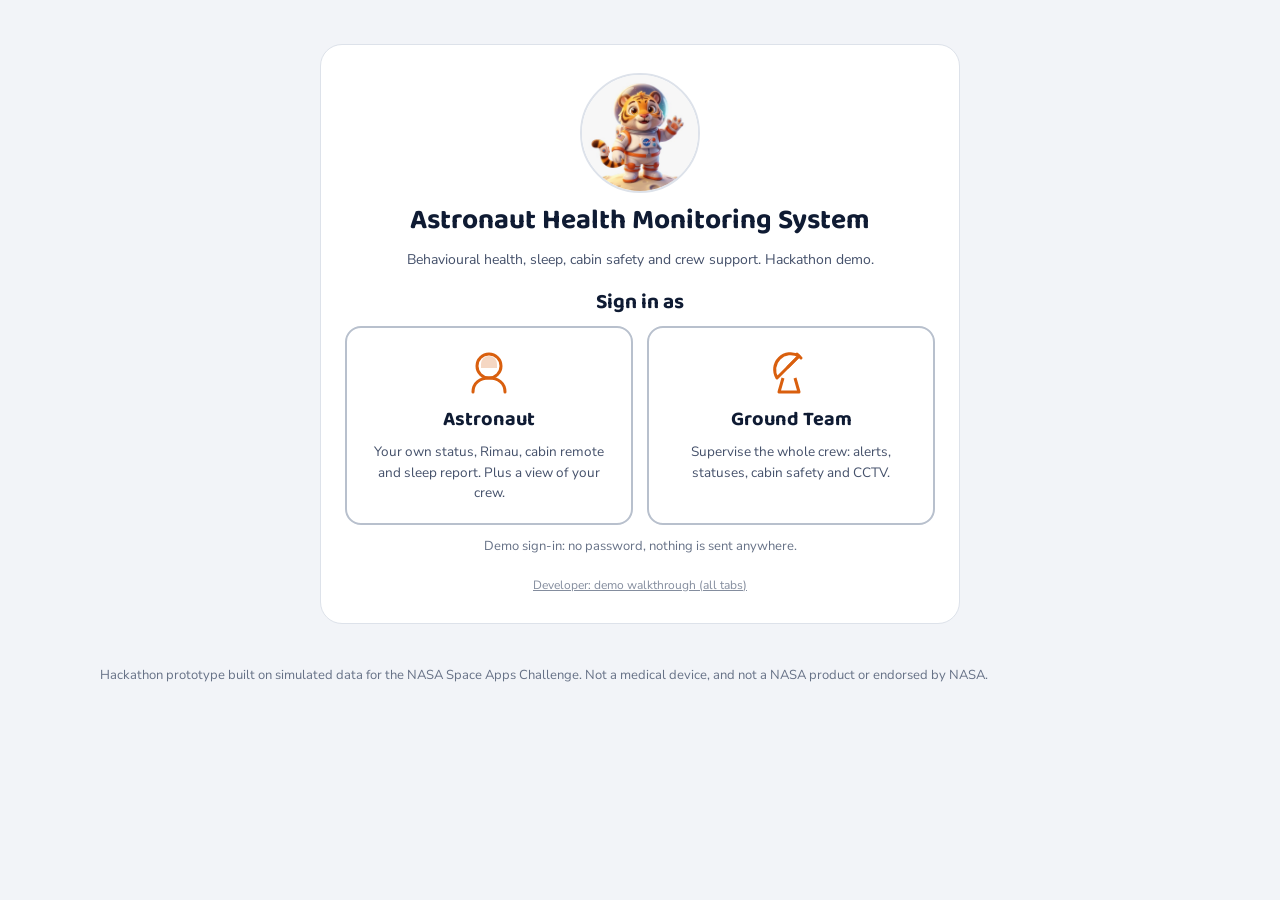
==== site/index.html @ e5a02772 "Initial commit" ====
<!DOCTYPE html>
<html lang="en">
<head>
<meta charset="utf-8">
<meta name="viewport" content="width=device-width, initial-scale=1">
<title>Astronaut Health Monitoring System</title>
<meta name="description" content="Hackathon prototype: astronaut behavioural health, sleep, cabin safety and crew support, with Rimau the AI wellbeing companion.">
<link rel="icon" href="assets/rimau-still.png">
<link rel="preconnect" href="https://fonts.googleapis.com">
<link rel="preconnect" href="https://fonts.gstatic.com" crossorigin>
<link href="https://fonts.googleapis.com/css2?family=Baloo+2:wght@600;700&family=Nunito+Sans:wght@400;600;700&display=swap" rel="stylesheet">
<link rel="stylesheet" href="css/styles.css">
<link rel="stylesheet" href="css/v3.css">
</head>
<body>
<div class="wrap">

<div id="login" hidden></div>

<div id="app" hidden>
<header style="display:flex;flex-direction:column;gap:12px">
  <div class="top">
    <img class="mascot" src="assets/mascot.jpg" alt="" width="56" height="56">
    <div style="flex:1"><h1>Astronaut Health Monitoring System</h1><p class="sub">Behavioural health, sleep, cabin safety and crew support. Hackathon demo.</p></div>
    <div class="session"><span id="who-am-i" class="small"></span><button class="btn" data-act="logout">Switch role / Log out</button></div>
  </div>
  <div class="simbar" role="note"><span>DEMO</span><span>Crew, cabin and radiation data: simulated</span><span>Alert delivery: simulated</span><span>CCTV: mock</span><span>Rimau: Gemini or scripted</span></div>
  <nav class="tabs" id="tabs" aria-label="Views"></nav>
</header>

<details class="panel" id="controls">
  <summary class="protolab">DEMO CONTROLS · not part of the product</summary>
  <div class="controls" style="margin-top:10px">
    <div class="ctl grow">
      <label for="day">Mission day <span class="daynum" id="daynum"></span> <span class="small">of 120</span></label>
      <input type="range" id="day" min="2" max="120" value="20">
      <div class="btnrow" id="scenes"></div>
    </div>
    <div class="ctl"><span class="lab" id="proflab">Mission</span><div class="btnrow" role="group" aria-labelledby="proflab" id="prof"></div></div>
    <div class="ctl" id="whoctl"><span class="lab" id="wholab">Astronaut</span><div class="btnrow" role="group" aria-labelledby="wholab" id="who"></div></div>
    <div class="ctl"><span class="lab" id="rmodelab">Rimau replies</span><div class="btnrow" role="group" aria-labelledby="rmodelab" id="rmode"></div></div>
    <div class="ctl"><span class="lab">Stored demo entries</span><button class="btn sm" data-act="reset">Clear reports, alerts, chats and remote</button></div>
  </div>
</details>

<div class="view" id="v-personal"><div class="personal"><div id="astro"></div><aside id="rimau" class="rimau" aria-label="Rimau chat"></aside></div></div>
<div class="view" id="v-team"><div id="teamview" class="stack"></div></div>
<div class="view" id="v-ground"><div id="groundview" class="stack"></div></div>
<div class="view" id="v-about"><div id="aboutview" class="stack"></div></div>
</div>

<footer>Hackathon prototype built on simulated data for the NASA Space Apps Challenge. Not a medical device, and not a NASA product or endorsed by NASA.</footer>
</div>

<script src="js/pipeline.js"></script>
<script src="js/rules.js"></script>
<script src="js/extras.js"></script>
<script src="js/additions.js"></script>
<script src="js/rimau.js"></script>
<script src="js/ui.js"></script>
</body>
</html>
---- site/css/styles.css ----
/* Layout idea: one calm phone-sized screen for the astronaut; wider working screens for the people who respond.
   Palette comes from the team mascot: suit white, deep-space navy, tiger orange. */
:root{
  color-scheme: light;
  --page:#f2f4f8; --surface:#ffffff; --sunk:#eef1f6;
  --ink:#0f1b33; --ink-2:#44506a; --muted:#667186;
  --line:#dde2ea; --axis:#b8c0cd; --accent:#d95f0e; --navy:#14274a;
  --ok:#1a8f3c; --warn:#f2a900; --crit:#cf3030;
  --display:"Baloo 2","Nunito Sans",system-ui,sans-serif;
  --body:"Nunito Sans",system-ui,-apple-system,"Segoe UI",sans-serif;
}
@media (prefers-color-scheme: dark){
  :root:not([data-theme="light"]){
    color-scheme: dark;
    --page:#0b1220; --surface:#141d2f; --sunk:#1b2540;
    --ink:#eaf0fa; --ink-2:#b4bfd3; --muted:#8a96ab;
    --line:#26324a; --axis:#3a4763; --accent:#ff8a3d; --navy:#0f1b33;
    --ok:#3bbf63; --warn:#f6b93b; --crit:#ef5b5b;
  }
}
:root[data-theme="dark"]{
  color-scheme: dark;
  --page:#0b1220; --surface:#141d2f; --sunk:#1b2540;
  --ink:#eaf0fa; --ink-2:#b4bfd3; --muted:#8a96ab;
  --line:#26324a; --axis:#3a4763; --accent:#ff8a3d; --navy:#0f1b33;
  --ok:#3bbf63; --warn:#f6b93b; --crit:#ef5b5b;
}
*{box-sizing:border-box}
[hidden]{display:none!important}
html,body{margin:0}
body{background:var(--page);color:var(--ink);font-family:var(--body);font-size:15px;line-height:1.5}
.wrap{max-width:1120px;margin:0 auto;padding:20px 20px 48px;display:flex;flex-direction:column;gap:18px}
h1,h2,h3{font-family:var(--display);margin:0;text-wrap:balance;line-height:1.15}
h1{font-size:28px;font-weight:700}
h2{font-size:21px;font-weight:700}
h3{font-size:16px;font-weight:600}
p{margin:0}
a{color:var(--accent)}
.small{font-size:13px;color:var(--muted)}
.sub{color:var(--ink-2);font-size:14px;max-width:72ch}
button{font:inherit;color:inherit;cursor:pointer}
:focus-visible{outline:3px solid var(--accent);outline-offset:2px}

.top{display:flex;gap:14px;align-items:center}
.mascot{border-radius:50%;background:#fff;border:2px solid var(--line);object-fit:cover;flex:none}
.simbar{background:var(--navy);color:#fff;border-radius:10px;padding:8px 14px;font-size:13px;font-weight:600;display:flex;gap:8px 18px;flex-wrap:wrap}
.simbar span{display:inline-flex;gap:6px;align-items:center}
.tabs{display:flex;gap:4px;flex-wrap:wrap;border-bottom:1px solid var(--line)}
.tabs a{padding:8px 14px;font-weight:700;font-size:14px;color:var(--ink-2);text-decoration:none;border-bottom:3px solid transparent;margin-bottom:-1px}
.tabs a[aria-current="page"]{color:var(--ink);border-bottom-color:var(--accent)}
.panel{background:var(--surface);border:1px solid var(--line);border-radius:14px;padding:16px}
.controls{display:flex;flex-wrap:wrap;gap:14px 26px;align-items:end}
.ctl{display:flex;flex-direction:column;gap:6px;min-width:0}
.ctl.grow{flex:1 1 560px}
.ctl label,.lab{font-size:13px;font-weight:700;color:var(--ink-2)}
.protolab{font-size:12px;font-weight:700;color:var(--muted);margin-bottom:8px}
input[type=range]{width:100%;accent-color:var(--accent);margin:0;height:24px}
.daynum{font-family:var(--display);font-weight:700;font-size:18px;color:var(--ink)}
.btnrow{display:flex;flex-wrap:wrap;gap:6px}
.btn{background:var(--surface);border:1px solid var(--axis);border-radius:8px;padding:6px 11px;font-size:13px;font-weight:600}
.btn:hover{border-color:var(--accent)}
.btn[aria-pressed="true"]{background:var(--navy);border-color:var(--navy);color:#fff}
.btn.primary{background:var(--accent);border-color:var(--accent);color:#fff}
.view{display:none;flex-direction:column;gap:16px}
.view.on{display:flex}

.chip{display:inline-flex;align-items:center;gap:6px;font-size:13px;font-weight:700;border-radius:999px;padding:2px 10px 2px 6px;white-space:nowrap;border:1px solid var(--axis);background:var(--surface);color:var(--ink)}
.chip svg{width:16px;height:16px;flex:none}
.tag{display:inline-block;font-size:11.5px;font-weight:700;color:var(--ink-2);border:1px solid var(--axis);border-radius:5px;padding:0 6px;white-space:nowrap}
.tag.demo{border-style:dashed}

/* astronaut screen */
.device{max-width:440px;width:100%;margin:0 auto}
.astro{background:var(--surface);border:1px solid var(--line);border-radius:22px;padding:20px;display:flex;flex-direction:column;gap:16px}
.hello{display:flex;gap:12px;align-items:center}
.status{display:flex;gap:14px;align-items:center;border-radius:16px;padding:16px;background:var(--sunk);border:2px solid var(--line)}
.status svg{width:52px;height:52px;flex:none}
.status .eyebrow,.eyebrow{font-size:12px;font-weight:700;color:var(--muted)}
.status h2{font-size:26px}
.status.warning{border-color:var(--warn)} .status.critical{border-color:var(--crit)} .status.normal{border-color:var(--ok)}
.card{border:1px solid var(--line);border-radius:14px;padding:14px}
.card h3{margin-bottom:4px}
.card.note{background:var(--sunk);border-style:dashed}
.bigbtns{display:grid;gap:10px}
.big{display:flex;align-items:center;justify-content:center;gap:10px;border-radius:14px;padding:16px;font-size:17px;font-weight:700;border:2px solid var(--axis);background:var(--surface);min-height:60px}
.big svg{width:26px;height:26px;flex:none}
.big.alert{background:var(--crit);border-color:var(--crit);color:#fff}
.big:hover{filter:brightness(.97)}
.link{background:none;border:0;color:var(--accent);font-weight:700;padding:4px 0;text-align:left}
.opts{display:grid;grid-template-columns:1fr 1fr;gap:8px}
.opt{display:flex;flex-direction:column;align-items:center;gap:6px;border:2px solid var(--axis);border-radius:12px;padding:12px 8px;background:var(--surface);font-weight:700;font-size:14px;text-align:center}
.opt svg{width:30px;height:30px}
.opt[aria-pressed="true"]{border-color:var(--accent);background:var(--sunk)}
.three{display:grid;grid-template-columns:repeat(3,1fr);gap:8px}
textarea{width:100%;font:inherit;color:inherit;background:var(--surface);border:1px solid var(--axis);border-radius:10px;padding:8px;min-height:64px}
.radio{display:flex;gap:8px;align-items:flex-start;padding:4px 0}
.finding{display:grid;gap:8px;margin-top:6px}
.finding div{border-left:4px solid var(--axis);padding-left:10px}
.finding b{display:block;font-size:12px;color:var(--muted)}
.ackrow{display:flex;justify-content:space-between;gap:10px;padding:6px 0;border-top:1px solid var(--line)}
.err{color:var(--crit);font-size:13px;font-weight:700}
details.how summary{color:var(--accent);font-weight:700;cursor:pointer;font-size:14px}
.strip{display:grid;grid-template-columns:repeat(3,minmax(0,1fr));gap:4px;margin-top:8px}
.strip div{display:flex;flex-direction:column;gap:5px}
.strip b{display:block;height:9px;border-radius:3px;background:var(--accent)}
.strip div:nth-child(1) b{opacity:.35}.strip div:nth-child(2) b{opacity:.65}
.strip .t{font-size:12px;font-weight:700;color:var(--ink-2)}
.tl{display:flex;flex-direction:column}
.tl .ev{padding:9px 0;border-top:1px solid var(--line)}
.tl .ev .w{font-size:12px;color:var(--muted);font-weight:700}

/* working screens */
.monitor{display:grid;grid-template-columns:280px minmax(0,1fr);gap:16px;align-items:start}
.crewlist{display:flex;flex-direction:column;gap:8px}
.person{display:grid;grid-template-columns:minmax(0,1fr) auto;gap:4px 8px;text-align:left;background:var(--surface);border:1px solid var(--line);border-radius:12px;padding:10px 12px;width:100%}
.person[aria-pressed="true"]{border-color:var(--accent);box-shadow:inset 4px 0 0 var(--accent)}
.person .nm{font-weight:700}
.person .badges{grid-column:1/-1;display:flex;gap:6px;flex-wrap:wrap}
.detail{display:flex;flex-direction:column;gap:18px;min-width:0}
.detail>*{min-width:0}
.tablewrap{overflow-x:auto}
table{border-collapse:collapse;width:100%;font-size:14px;min-width:560px}
th,td{text-align:left;padding:7px 9px;border-bottom:1px solid var(--line);vertical-align:top}
th{font-size:12px;font-weight:700;color:var(--muted)}
tr:last-child td{border-bottom:0}
.alertbox{border:2px solid var(--crit);border-radius:12px;padding:12px;display:flex;flex-direction:column;gap:6px}
.alertbox.done{border-color:var(--line)}
.grid2{display:grid;grid-template-columns:repeat(2,minmax(0,1fr));gap:14px}
.box{background:var(--sunk);border-radius:10px;padding:12px}
.steps{display:grid;gap:8px;margin:0;padding:0;list-style:none}
.steps li{display:flex;gap:10px;align-items:flex-start;justify-content:space-between;border:1px solid var(--line);border-radius:10px;padding:10px 12px}
.early{display:flex;gap:8px;align-items:flex-start;font-size:14px;border:1px dashed var(--accent);border-radius:12px;padding:10px 12px}
.banner{border:1px solid var(--navy);background:var(--sunk);border-radius:10px;padding:10px 14px;font-size:14px}
table.matrix{min-width:520px;text-align:center}
table.matrix td,table.matrix th{text-align:center;font-variant-numeric:tabular-nums}
table.matrix td.flag{outline:3px solid var(--crit);outline-offset:-3px;font-weight:700}
table.matrix td.self{color:var(--muted)}
.spark{display:block}
.toolsteps{margin:0;padding-left:22px;display:grid;gap:8px}
.pad{width:100%;height:120px;border-radius:14px;border:2px solid var(--axis);background:var(--sunk);font-size:18px;font-weight:700}
.pad.go{background:var(--accent);border-color:var(--accent);color:#fff}
.breath{display:flex;justify-content:center;padding:8px 0}
.ring{width:110px;height:110px;border-radius:50%;border:6px solid var(--accent);transform:scale(.6)}
@media (prefers-reduced-motion: no-preference){.ring{animation:breathe 10s ease-in-out infinite}}
@keyframes breathe{0%{transform:scale(.6)}40%{transform:scale(1)}100%{transform:scale(.6)}}
footer{font-size:13px;color:var(--muted)}
@media (max-width:860px){.monitor,.grid2{grid-template-columns:minmax(0,1fr)}.crewlist{display:grid;grid-template-columns:repeat(2,minmax(0,1fr))}}
@media (max-width:520px){.crewlist{grid-template-columns:minmax(0,1fr)}h1{font-size:23px}}
---- site/css/v3.css ----
/* v3 additions: login, role views, semantic colour, Rimau, grouped metrics, remote, sleep report, CCTV.
   Semantic colours: --ok green = normal, --warn amber = warning, --crit red = critical. Always paired with an icon and a word. */
:root{ --ok-bg:color-mix(in srgb,var(--ok) 12%,var(--surface)); --warn-bg:color-mix(in srgb,var(--warn) 16%,var(--surface)); --crit-bg:color-mix(in srgb,var(--crit) 12%,var(--surface)); }
.sr{position:absolute;width:1px;height:1px;overflow:hidden;clip:rect(0 0 0 0)}
.stack{display:flex;flex-direction:column;gap:16px}
.btn.sm{padding:4px 9px;font-size:12.5px}
.btn:disabled{opacity:.5;cursor:default}
.btn.round{width:38px;height:38px;border-radius:50%;font-size:20px;line-height:1;padding:0}

/* semantic colour, everywhere */
.chip.lvl-normal{background:var(--ok-bg);border-color:var(--ok)}
.chip.lvl-warning{background:var(--warn-bg);border-color:var(--warn)}
.chip.lvl-critical{background:var(--crit-bg);border-color:var(--crit)}
.chip.lvl-unavailable{border-style:dashed}
.status.normal{background:var(--ok-bg)} .status.warning{background:var(--warn-bg)} .status.critical{background:var(--crit-bg)}
.key{display:flex;flex-wrap:wrap;gap:6px 8px;align-items:center;margin:0}
tr.row-warning td:first-child{box-shadow:inset 4px 0 0 var(--warn)} tr.row-critical td:first-child{box-shadow:inset 4px 0 0 var(--crit)}
.alertbox{background:var(--crit-bg)} .alertbox.done{background:var(--surface)}
.crit-card{border:2px solid var(--crit);background:var(--crit-bg)}
.banner-crit{display:flex;gap:12px;align-items:center;border:2px solid var(--crit);background:var(--crit-bg);border-radius:12px;padding:12px 14px}
.banner-crit svg{width:30px;height:30px;flex:none}
@media (prefers-reduced-motion:no-preference){.banner-crit{animation:pulse 2s ease-in-out infinite}}
@keyframes pulse{50%{box-shadow:0 0 0 4px color-mix(in srgb,var(--crit) 25%,transparent)}}
.tag-crit{border-color:var(--crit);color:var(--crit)}
.box.lvl-box-warning{border-left:4px solid var(--warn)} .box.lvl-box-critical{border-left:4px solid var(--crit)}
.person.lvl-warning{box-shadow:inset 4px 0 0 var(--warn)} .person.lvl-critical{box-shadow:inset 4px 0 0 var(--crit)}
.person[aria-pressed="true"]{border-color:var(--accent)}
.warnline{color:var(--ink-2);background:var(--warn-bg);border-radius:8px;padding:4px 8px}

/* header */
.top .session{display:flex;flex-direction:column;align-items:flex-end;gap:6px}
#tabs[hidden]{display:none}
details#controls>summary{cursor:pointer;margin:0;list-style:none}
details#controls>summary::before{content:"▸ ";} details#controls[open]>summary::before{content:"▾ ";}

/* login */
.login{max-width:640px;margin:24px auto;display:flex;flex-direction:column;align-items:center;gap:12px;text-align:center;background:var(--surface);border:1px solid var(--line);border-radius:22px;padding:28px 24px}
.login .mascot{width:120px;height:120px}
.roles{display:grid;grid-template-columns:1fr 1fr;gap:14px;width:100%}
.role{display:flex;flex-direction:column;align-items:center;gap:8px;padding:20px 16px;border:2px solid var(--axis);border-radius:16px;background:var(--surface);text-align:center}
.role svg{width:48px;height:48px;color:var(--accent)} .role strong{font-family:var(--display);font-size:20px} .role span{font-size:13.5px;color:var(--ink-2)}
.role:hover,.pick:hover{border-color:var(--accent);background:var(--sunk)}
.crewpick{display:grid;grid-template-columns:repeat(3,1fr);gap:10px;width:100%}
.pick{display:flex;flex-direction:column;align-items:center;gap:4px;padding:14px 8px;border:2px solid var(--axis);border-radius:14px;background:var(--surface)}
.devlink{background:none;border:0;color:var(--muted);font-size:12px;text-decoration:underline;margin-top:6px;opacity:.8}
.av{display:inline-grid;place-items:center;width:40px;height:40px;border-radius:50%;color:#fff;font-weight:700;font-family:var(--display);font-size:19px;flex:none}
.av-amara{background:#14274a}.av-kenji{background:#2d6a8f}.av-sofia{background:#7a4a8c}.av-tomas{background:#b8560f}.av-leila{background:#2f7d5b}.av-erik{background:#8c3b3b}

/* personal layout: dashboard on the left, Rimau on the right */
.personal{display:grid;grid-template-columns:minmax(0,1fr) 380px;gap:16px;align-items:start}
.personal .astro{max-width:none}
.astro.sheet{max-width:560px;margin:0 auto}
.bigbtns.two{grid-template-columns:1fr 1fr}
.groups-head{display:flex;justify-content:space-between;align-items:center;gap:10px}
.groups{display:grid;grid-template-columns:repeat(2,minmax(0,1fr));gap:10px}
.group{border:1px solid var(--line);border-left:6px solid var(--ok);border-radius:14px;padding:12px;display:flex;flex-direction:column;gap:6px}
.group.lvl-warning{border-left-color:var(--warn);background:color-mix(in srgb,var(--warn) 6%,var(--surface))}
.group.lvl-critical{border-left-color:var(--crit);background:color-mix(in srgb,var(--crit) 6%,var(--surface))}
.group header{display:flex;align-items:center;gap:8px} .group header svg{width:18px;height:18px;flex:none} .group header h3{flex:1}
.gsum{font-size:14px;color:var(--ink-2)}
.tiles{display:flex;flex-wrap:wrap;gap:6px}
.tile{display:flex;flex-direction:column;border:1px solid var(--line);border-top:3px solid var(--ok);border-radius:8px;padding:5px 9px;min-width:92px;background:var(--surface)}
.tile.lvl-warning{border-top-color:var(--warn)} .tile.lvl-critical{border-top-color:var(--crit)} .tile.lvl-unavailable{border-top-style:dashed;border-top-color:var(--muted)}
.tile strong{font-size:15px;font-variant-numeric:tabular-nums}
.livev{font-variant-numeric:tabular-nums}

/* cabin remote */
.remote{display:grid;grid-template-columns:auto 1fr;gap:16px 26px;margin-top:8px;align-items:start}
.dial{display:flex;align-items:center;gap:12px;margin:6px 0;padding:6px 10px;border-radius:14px;border:2px solid var(--ok);background:var(--ok-bg)}
.dial.lvl-warning{border-color:var(--warn);background:var(--warn-bg)} .dial.lvl-critical{border-color:var(--crit);background:var(--crit-bg)}
.dial strong{font-family:var(--display);font-size:26px;min-width:96px;text-align:center;font-variant-numeric:tabular-nums}
.seg{margin-top:6px}

/* sleep report */
.chartwrap{position:relative;margin-top:8px}
.sleepchart{width:100%;height:auto;display:block;touch-action:none}
.sleepchart .axl{font-size:12px;font-weight:700;fill:var(--ink-2)} .sleepchart .axu{font-size:10.5px;fill:var(--muted)}
.sleepchart .num{font-size:11px;font-weight:700;fill:#fff}
.tip{position:absolute;background:var(--surface);border:1px solid var(--axis);border-radius:8px;padding:6px 9px;font-size:12px;pointer-events:none;box-shadow:0 4px 14px rgba(0,0,0,.12);width:180px}
.tipd{font-weight:700}
.dist{list-style:none;padding:0;margin:10px 0 0;display:grid;gap:8px}
.dist li{display:flex;gap:10px;align-items:flex-start}
.num-b{display:inline-grid;place-items:center;width:22px;height:22px;border-radius:50%;font-size:12px;font-weight:700;color:#fff;background:var(--muted);flex:none}
.num-b.lvl-warning{background:var(--warn);color:#1a1300} .num-b.lvl-critical{background:var(--crit)}

/* Rimau */
.rimau{position:sticky;top:12px;background:var(--surface);border:1px solid var(--line);border-radius:22px;padding:14px;display:flex;flex-direction:column;gap:10px;max-height:calc(100vh - 24px)}
.rimau-head{display:flex;gap:12px;align-items:center}
.rimau-av{width:84px;height:84px;border-radius:50%;background:#fff;border:3px solid var(--accent);object-fit:cover;flex:none}
.log{flex:1;min-height:220px;overflow-y:auto;display:flex;flex-direction:column;gap:8px;padding:4px 2px}
.msg{max-width:92%;border-radius:14px;padding:8px 11px;font-size:14.5px}
.msg.rimau{align-self:flex-start;background:var(--sunk);border-top-left-radius:4px}
.msg.user{align-self:flex-end;background:var(--navy);color:#fff;border-top-right-radius:4px}
.msg .who{display:block;font-size:11px;font-weight:700;color:var(--accent)}
.msg .txt{white-space:pre-wrap}
.aimeta{display:block;margin-top:4px;font-size:11px}
.intvs{display:grid;gap:6px;margin-top:8px}
.intv{display:flex;flex-direction:column;gap:2px;background:var(--surface);border:1px solid var(--line);border-left:4px solid var(--ok);border-radius:10px;padding:7px 9px;font-size:13px}
.intv .btn{align-self:flex-start;margin-top:4px}
.consent{margin-top:8px;border:2px solid var(--accent);border-radius:10px;padding:8px 10px;background:var(--surface);display:grid;gap:6px;font-size:13.5px}
.crisis{margin-top:8px;border:2px solid var(--crit);border-radius:10px;padding:8px 10px;background:var(--crit-bg);display:grid;gap:8px;font-size:13.5px}
.dots{display:flex;gap:4px;padding:6px 0;margin:0}
.dots i{width:7px;height:7px;border-radius:50%;background:var(--muted);display:block}
@media (prefers-reduced-motion:no-preference){.dots i{animation:blink 1s infinite}.dots i:nth-child(2){animation-delay:.2s}.dots i:nth-child(3){animation-delay:.4s}}
@keyframes blink{50%{opacity:.25}}
.chips{display:flex;flex-wrap:wrap;gap:5px}
.rin{display:flex;gap:6px}
.rin input{flex:1;font:inherit;color:inherit;background:var(--surface);border:1px solid var(--axis);border-radius:10px;padding:8px 10px;min-width:0}
.rfoot{display:flex;justify-content:space-between;gap:8px;align-items:center}
.link.sm{font-size:12.5px}

/* team tab */
.mates{display:grid;grid-template-columns:repeat(3,minmax(0,1fr));gap:12px}
.mate{border:1px solid var(--line);border-top:5px solid var(--ok);border-radius:14px;padding:12px;background:var(--surface);display:flex;flex-direction:column;gap:6px}
.mate.lvl-warning{border-top-color:var(--warn)} .mate.lvl-critical{border-top-color:var(--crit)}
.mate-h{display:flex;gap:10px;align-items:center}
.soft{display:flex;gap:6px;align-items:center;font-weight:700} .soft svg{width:16px;height:16px}
.nudge{font-size:13.5px;background:var(--sunk);border-radius:8px;padding:6px 8px;border-left:3px solid var(--accent)}
.together ul{margin:8px 0 0;padding-left:18px;display:grid;gap:4px}

/* ground: priority strip */
.prio{display:grid;grid-template-columns:repeat(4,minmax(0,1fr));gap:10px}
.ptile{display:flex;flex-direction:column;gap:3px;text-align:left;border:1px solid var(--line);border-left:6px solid var(--ok);border-radius:12px;padding:10px 12px;background:var(--surface)}
.ptile strong{font-family:var(--display);font-size:20px}
.ptile.lvl-warning{border-left-color:var(--warn);background:color-mix(in srgb,var(--warn) 7%,var(--surface))}
.ptile.lvl-critical{border-left-color:var(--crit);background:color-mix(in srgb,var(--crit) 8%,var(--surface))}
.ptile.person-t[aria-pressed="true"]{outline:2px solid var(--accent);outline-offset:-2px}

/* CCTV */
.cctv{position:relative;margin-top:8px;border-radius:10px;overflow:hidden;background:#0c1422}
.cctv svg{display:block;width:100%;height:auto}
.cctv .room{font-size:11px;fill:#9fb3d3;font-weight:700;font-family:var(--body)}
.cctv .cdot{font-size:10px;font-weight:700;fill:#0c1422;font-family:var(--body)}
.cctv-ov{position:absolute;color:#d6e2f5;font:700 11px/1 ui-monospace,Consolas,monospace;background:rgba(0,0,0,.45);padding:4px 6px;border-radius:4px}
.cctv-ov.tl{top:8px;left:8px}.cctv-ov.tr{top:8px;right:8px;display:flex;gap:5px;align-items:center}.cctv-ov.bl{bottom:8px;left:8px}
.rec{width:8px;height:8px;border-radius:50%;background:#ef5b5b;display:inline-block}
@media (prefers-reduced-motion:no-preference){.rec{animation:blink 1.2s infinite}}

@media (max-width:1000px){.personal{grid-template-columns:minmax(0,1fr)}.rimau{position:static;max-height:none}.log{max-height:420px}.mates{grid-template-columns:repeat(2,minmax(0,1fr))}.prio{grid-template-columns:repeat(2,minmax(0,1fr))}}
@media (max-width:640px){.groups,.roles,.bigbtns.two,.remote{grid-template-columns:minmax(0,1fr)}.mates{grid-template-columns:minmax(0,1fr)}.crewpick{grid-template-columns:repeat(2,1fr)}.top{flex-wrap:wrap}.top .session{align-items:flex-start}}

.grid2{align-items:start}
.cctv .cdot{font-size:10px}
.groups{align-items:start}
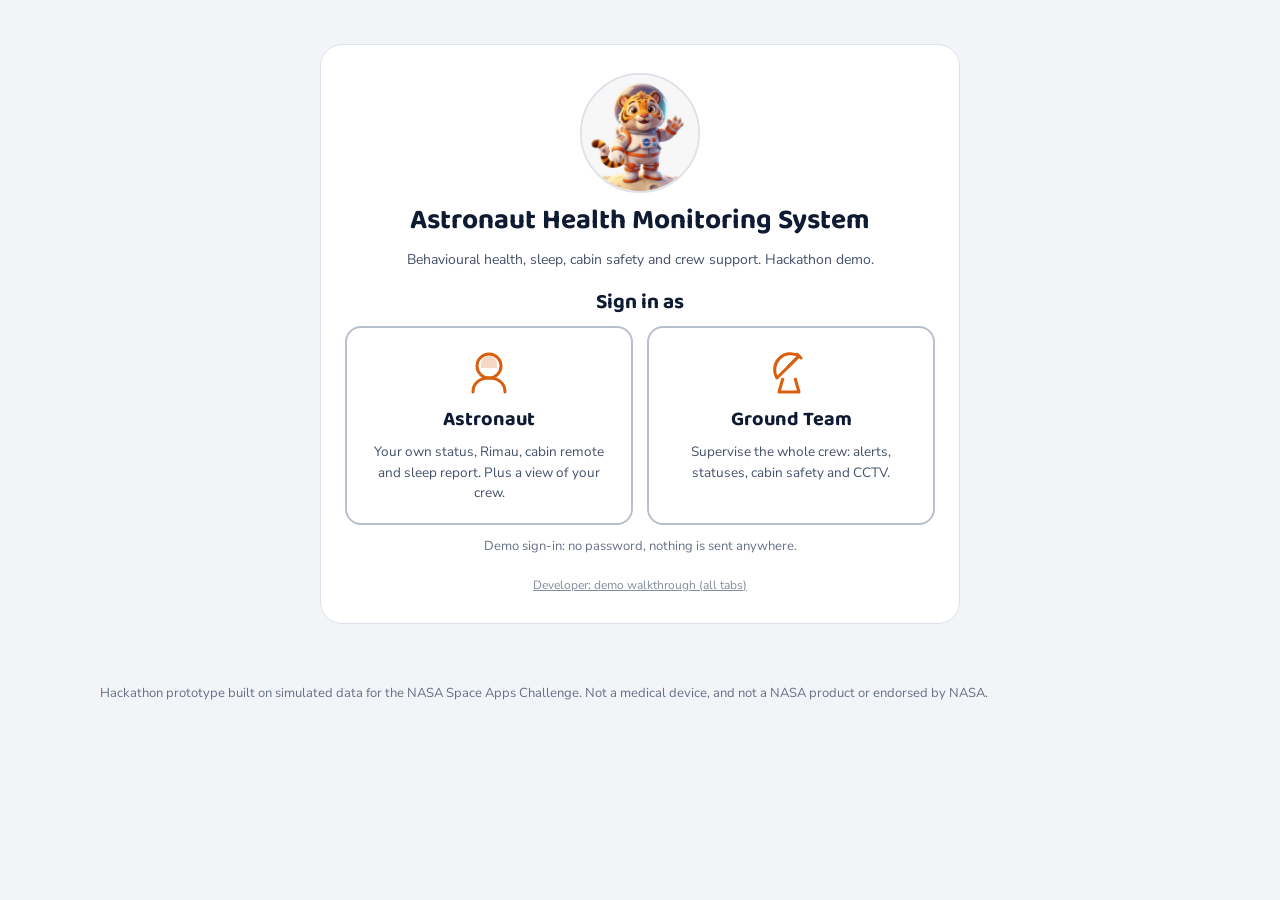
==== commit f4321908: "AstroNomad v2: live vitals, daily check-in, supervisor dashboard, README - Live vitals stream (HR, H" ====
--- a/site/index.html
+++ b/site/index.html
@@ -11,6 +11,8 @@
 <link href="https://fonts.googleapis.com/css2?family=Baloo+2:wght@600;700&family=Nunito+Sans:wght@400;600;700&display=swap" rel="stylesheet">
 <link rel="stylesheet" href="css/styles.css">
 <link rel="stylesheet" href="css/v3.css">
+<link rel="stylesheet" href="css/v4.css">
+<link rel="stylesheet" href="css/v5.css">
 </head>
 <body>
 <div class="wrap">
@@ -24,7 +26,7 @@
     <div style="flex:1"><h1>Astronaut Health Monitoring System</h1><p class="sub">Behavioural health, sleep, cabin safety and crew support. Hackathon demo.</p></div>
     <div class="session"><span id="who-am-i" class="small"></span><button class="btn" data-act="logout">Switch role / Log out</button></div>
   </div>
-  <div class="simbar" role="note"><span>DEMO</span><span>Crew, cabin and radiation data: simulated</span><span>Alert delivery: simulated</span><span>CCTV: mock</span><span>Rimau: Gemini or scripted</span></div>
+  <div class="simbar" role="note"><span>DEMO</span><span>Crew, cabin and radiation data: simulated</span><span>Alert delivery: simulated</span><span>CCTV: mock</span><span>Vitals: simulated live feed</span><span>AI: onboard model (Gemini in this demo)</span></div>
   <nav class="tabs" id="tabs" aria-label="Views"></nav>
 </header>
 
@@ -38,8 +40,7 @@
     </div>
     <div class="ctl"><span class="lab" id="proflab">Mission</span><div class="btnrow" role="group" aria-labelledby="proflab" id="prof"></div></div>
     <div class="ctl" id="whoctl"><span class="lab" id="wholab">Astronaut</span><div class="btnrow" role="group" aria-labelledby="wholab" id="who"></div></div>
-    <div class="ctl"><span class="lab" id="rmodelab">Rimau replies</span><div class="btnrow" role="group" aria-labelledby="rmodelab" id="rmode"></div></div>
-    <div class="ctl"><span class="lab">Stored demo entries</span><button class="btn sm" data-act="reset">Clear reports, alerts, chats and remote</button></div>
+    <div class="ctl"><span class="lab">Stored demo entries</span><button class="btn sm" data-act="reset">Clear reports, alerts, chats, check-ins and remote</button></div>
   </div>
 </details>
 
@@ -49,6 +50,10 @@
 <div class="view" id="v-about"><div id="aboutview" class="stack"></div></div>
 </div>
 
+<div id="fab"></div>
+<div id="assess" class="assess" hidden></div>
+<div id="pop" class="pop" hidden></div>
+
 <footer>Hackathon prototype built on simulated data for the NASA Space Apps Challenge. Not a medical device, and not a NASA product or endorsed by NASA.</footer>
 </div>
 
@@ -56,7 +61,11 @@
 <script src="js/rules.js"></script>
 <script src="js/extras.js"></script>
 <script src="js/additions.js"></script>
+<script src="js/vitals.js"></script>
+<script src="js/ai.js"></script>
 <script src="js/rimau.js"></script>
+<script src="js/assessment.js"></script>
+<script src="js/supervisor.js"></script>
 <script src="js/ui.js"></script>
 </body>
 </html>
--- a/site/css/v3.css
+++ b/site/css/v3.css
@@ -84,7 +84,7 @@
 .num-b.lvl-warning{background:var(--warn);color:#1a1300} .num-b.lvl-critical{background:var(--crit)}
 
 /* Rimau */
-.rimau{position:sticky;top:12px;background:var(--surface);border:1px solid var(--line);border-radius:22px;padding:14px;display:flex;flex-direction:column;gap:10px;max-height:calc(100vh - 24px)}
+#rimau{position:sticky;top:12px;background:var(--surface);border:1px solid var(--line);border-radius:22px;padding:14px;display:flex;flex-direction:column;gap:10px;max-height:calc(100vh - 24px)}
 .rimau-head{display:flex;gap:12px;align-items:center}
 .rimau-av{width:84px;height:84px;border-radius:50%;background:#fff;border:3px solid var(--accent);object-fit:cover;flex:none}
 .log{flex:1;min-height:220px;overflow-y:auto;display:flex;flex-direction:column;gap:8px;padding:4px 2px}
@@ -136,7 +136,7 @@
 .rec{width:8px;height:8px;border-radius:50%;background:#ef5b5b;display:inline-block}
 @media (prefers-reduced-motion:no-preference){.rec{animation:blink 1.2s infinite}}
 
-@media (max-width:1000px){.personal{grid-template-columns:minmax(0,1fr)}.rimau{position:static;max-height:none}.log{max-height:420px}.mates{grid-template-columns:repeat(2,minmax(0,1fr))}.prio{grid-template-columns:repeat(2,minmax(0,1fr))}}
+@media (max-width:1000px){.personal{grid-template-columns:minmax(0,1fr)}#rimau{position:static;max-height:none}.log{max-height:420px}.mates{grid-template-columns:repeat(2,minmax(0,1fr))}.prio{grid-template-columns:repeat(2,minmax(0,1fr))}}
 @media (max-width:640px){.groups,.roles,.bigbtns.two,.remote{grid-template-columns:minmax(0,1fr)}.mates{grid-template-columns:minmax(0,1fr)}.crewpick{grid-template-columns:repeat(2,1fr)}.top{flex-wrap:wrap}.top .session{align-items:flex-start}}
 
 .grid2{align-items:start}
--- a/site/css/v4.css
+++ b/site/css/v4.css
@@ -0,0 +1,97 @@
+/* ================= v4: filled alert boxes, chat fix, live vitals, daily check-in, supervisor dashboard ================= */
+/* Alert boxes: normal = green outline only; warning = solid yellow fill; critical = solid red fill.
+   Icons get a white backing on filled boxes so the shape stays visible; the word is always there too. */
+:root{--warn-fill:#f2b705; --warn-ink:#1a1300; --crit-fill:#c62828; --crit-ink:#fff}
+.status.normal,.group.lvl-normal,.tile.lvl-normal,.ptile.lvl-normal,.mate.lvl-normal,.need.lvl-normal,.person.lvl-normal,.sim.lvl-normal,.sub-b.lvl-normal,.dial.lvl-normal{background:transparent;border:2px solid var(--ok);box-shadow:none}
+.status.warning,.group.lvl-warning,.tile.lvl-warning,.ptile.lvl-warning,.mate.lvl-warning,.need.lvl-warning,.person.lvl-warning,.sim.lvl-warning,.sub-b.lvl-warning,.dial.lvl-warning{background:var(--warn-fill);border:2px solid var(--warn-fill);color:var(--warn-ink);box-shadow:none}
+.status.critical,.group.lvl-critical,.tile.lvl-critical,.ptile.lvl-critical,.mate.lvl-critical,.need.lvl-critical,.person.lvl-critical,.sim.lvl-critical,.sub-b.lvl-critical,.dial.lvl-critical,.banner-crit,.crit-card{background:var(--crit-fill);border:2px solid var(--crit-fill);color:var(--crit-ink);box-shadow:none}
+:is(.status,.group,.tile,.ptile,.mate,.need,.person,.sim,.sub-b,.dial):is(.warning,.critical,.lvl-warning,.lvl-critical) :is(.small,.eyebrow,.gsum,.sub,.lab,.nm,h2,h3,strong,p,li,span,.u,.vconf,.soft,a),
+:is(.banner-crit,.crit-card) :is(.small,.eyebrow,h3,strong,p,span,div){color:inherit}
+:is(.status,.group,.tile,.ptile,.mate,.need,.person,.sim,.sub-b):is(.warning,.critical,.lvl-warning,.lvl-critical) .small{opacity:.88}
+:is(.status,.group,.ptile,.mate,.need,.person,.sim,.sub-b):is(.warning,.critical,.lvl-warning,.lvl-critical) svg:not(.vspark),:is(.banner-crit,.crit-card)>svg{background:#fff;border-radius:50%;padding:2px}
+:is(.status,.group,.tile,.ptile,.mate,.need,.person,.sim,.sub-b):is(.warning,.critical,.lvl-warning,.lvl-critical) .chip,
+:is(.status,.group,.tile,.ptile,.mate,.need,.person,.sim,.sub-b):is(.warning,.critical,.lvl-warning,.lvl-critical) .chip span{color:var(--ink)}
+.group.lvl-normal{border-left-width:2px}
+.mate.lvl-normal,.mate.lvl-warning,.mate.lvl-critical{border-top-width:2px}
+.mate.lvl-warning .nudge,.mate.lvl-critical .nudge{background:rgba(255,255,255,.2);border-left-color:currentColor}
+.crit-card .ackrow{border-top-color:rgba(255,255,255,.35)} .crit-card .btn{color:var(--ink)}
+.tile.lvl-unavailable{border:2px dashed var(--muted);background:transparent}
+
+/* live vitals */
+.vtiles{display:grid;grid-template-columns:repeat(3,minmax(0,1fr));gap:6px}
+.vtile{min-width:0;padding:5px 8px}
+.vtile strong{font-size:16px;white-space:nowrap} .vtile .u{font-size:11px;font-weight:600;opacity:.8}
+.vspark{display:block;width:100%;height:18px;margin-top:2px} .vspark polyline{fill:none;stroke:currentColor;stroke-width:1.5;opacity:.65;vector-effect:non-scaling-stroke}
+.livedot{display:inline-block;width:6px;height:6px;border-radius:50%;background:var(--ok);vertical-align:1px}
+.tile.lvl-warning .livedot,.tile.lvl-critical .livedot{background:currentColor}
+@media (prefers-reduced-motion:no-preference){.livedot{animation:blink 1.5s infinite}}
+.vconf{font-size:11px;font-weight:700;color:var(--muted)}
+
+/* chat: messages never shrink or overlap; the log scrolls inside a fixed-height panel */
+#rimau{height:min(760px,calc(100vh - 24px));max-height:none;overflow:hidden}
+.log{flex:1 1 auto;min-height:0;overflow-y:auto;overscroll-behavior:contain;scroll-behavior:smooth}
+.msg{flex:none;overflow-wrap:anywhere}
+.msg .txt p{margin:0 0 6px} .msg .txt p:last-child{margin:0}
+.msg .txt ul,.msg .txt ol{margin:4px 0;padding-left:18px}
+.msg.rimau .txt{white-space:normal}
+.msg .txt code{font-family:ui-monospace,Consolas,monospace;font-size:.9em;background:rgba(127,127,127,.18);padding:0 3px;border-radius:4px}
+.example{flex:none;border:1px dashed var(--axis);border-radius:12px;padding:8px;display:flex;flex-direction:column;gap:6px}
+.example .msg{opacity:.85}
+.exlab{font-size:11px;font-weight:700;color:var(--muted);letter-spacing:.03em}
+.errline{color:var(--ink);background:var(--crit-bg);border:1px solid var(--crit);border-radius:8px;padding:5px 8px}
+.rimau-av{width:72px;height:72px}
+@media (max-width:1000px){#rimau{height:auto}.log{max-height:460px}}
+
+/* daily check-in: pulsing button and reminder */
+.wrap{padding-bottom:120px}
+#fab .fabwrap{position:fixed;right:22px;bottom:22px;display:flex;align-items:center;gap:12px;z-index:40}
+.fab{width:72px;height:72px;border-radius:50%;border:3px solid var(--accent);background:#fff;padding:0;position:relative;box-shadow:0 6px 18px rgba(0,0,0,.28)}
+.fab img{width:100%;height:100%;border-radius:50%;object-fit:cover;display:block}
+@media (prefers-reduced-motion:no-preference){.fab:not(.done){animation:fabpulse 3.6s ease-in-out infinite}}
+@keyframes fabpulse{0%,100%{transform:scale(1);box-shadow:0 0 0 0 color-mix(in srgb,var(--accent) 55%,transparent),0 6px 18px rgba(0,0,0,.28)}50%{transform:scale(1.05);box-shadow:0 0 0 16px color-mix(in srgb,var(--accent) 0%,transparent),0 6px 18px rgba(0,0,0,.28)}}
+.fab.done{border-color:var(--ok)}
+.fabtick{position:absolute;right:-4px;bottom:-4px;background:var(--ok);color:#fff;border-radius:50%;width:24px;height:24px;display:grid;place-items:center;font-weight:700;font-size:14px}
+.fabnote{background:var(--surface);border:1px solid var(--line);border-radius:12px;padding:6px 10px;font-size:12.5px;font-weight:700;max-width:240px;box-shadow:0 4px 14px rgba(0,0,0,.15);line-height:1.35}
+.fabnote span{font-weight:400;color:var(--muted)}
+
+/* daily check-in: modal */
+body.modal-open{overflow:hidden}
+.assess{position:fixed;inset:0;z-index:50;background:rgba(5,10,20,.62);display:grid;place-items:center;padding:16px}
+.assess[hidden]{display:none}
+.amodal{background:var(--surface);border:1px solid var(--line);border-radius:22px;width:min(760px,100%);height:min(820px,calc(100vh - 32px));display:flex;flex-direction:column;gap:10px;padding:16px;overflow:hidden}
+.ahead{display:flex;gap:12px;align-items:center}
+.ahead .rimau-av{width:64px;height:64px}
+.aprog{display:flex;gap:4px;margin-top:6px;max-width:260px} .aprog i{flex:1;height:5px;border-radius:3px;background:var(--line)} .aprog i.on{background:var(--accent)}
+.alog{flex:1 1 auto;min-height:0;overflow-y:auto;overscroll-behavior:contain;display:flex;flex-direction:column;gap:8px;padding:4px 2px;scroll-behavior:smooth}
+.msg.q .txt{font-weight:700}
+.msg.invalid{background:var(--crit-bg);border:2px solid var(--crit)}
+.ain{display:flex;gap:8px;align-items:flex-end} .ain textarea{flex:1;min-height:52px;resize:vertical}
+.astart,.areport{flex:1 1 auto;min-height:0;overflow-y:auto;display:grid;gap:10px;align-content:start}
+.qa{border-top:1px solid var(--line);padding:6px 0}
+
+/* ground: the three questions */
+.qhead{display:flex;gap:10px;align-items:center}
+.qnum{display:grid;place-items:center;width:28px;height:28px;border-radius:50%;background:var(--navy);color:#fff;font-weight:700;font-family:var(--display);flex:none;border:1px solid var(--axis)}
+.q1 .prio{grid-template-columns:repeat(2,minmax(0,1fr))}
+.needs{display:grid;grid-template-columns:repeat(3,minmax(0,1fr));gap:10px;margin-top:10px}
+.need{text-align:left;border-radius:14px;padding:10px 12px;display:flex;flex-direction:column;gap:6px}
+.need-h{display:flex;gap:8px;align-items:center} .need-h>span:nth-child(2){flex:1}
+.need ul{margin:0;padding:0;list-style:none;display:grid;gap:3px;font-size:13.5px} .need li{display:flex;gap:6px;align-items:flex-start}
+.need[aria-pressed="true"]{outline:3px solid var(--accent);outline-offset:2px}
+.ri{width:16px;height:16px;flex:none;margin-top:2px;vertical-align:-3px}
+.sims{display:grid;gap:8px;margin-top:8px}
+.sim{display:flex;gap:12px;border-radius:12px;padding:10px 12px;align-items:flex-start}
+.sim-who{display:flex;padding-right:6px} .sim-who .av{width:30px;height:30px;font-size:14px;margin-right:-6px;border:2px solid var(--surface)}
+.chg{list-style:none;margin:6px 0 0;padding:0;display:grid;gap:5px;font-size:14px} .chg li{display:flex;gap:8px;align-items:flex-start}
+.arrow{font-size:12px;margin-top:3px;flex:none} .arrow.good{color:var(--ok)} .arrow.bad{color:var(--crit)}
+.subs{display:grid;grid-template-columns:repeat(4,minmax(0,1fr));gap:8px;margin-top:6px}
+.sub-b{border-radius:10px;padding:8px;display:flex;flex-direction:column;gap:3px}
+.ckbars{display:flex;align-items:flex-end;gap:4px;height:90px;border-bottom:1px solid var(--axis);padding-bottom:2px;max-width:420px}
+.ckbars .b{flex:1;border-radius:4px 4px 0 0;background:var(--ok)} .ckbars .b.lvl-warning{background:var(--warn)} .ckbars .b.lvl-critical{background:var(--crit)} .ckbars .b.none{height:4px;background:var(--line)}
+@media (max-width:1000px){.needs{grid-template-columns:repeat(2,minmax(0,1fr))}.subs{grid-template-columns:repeat(2,minmax(0,1fr))}}
+@media (max-width:640px){.needs,.subs,.vtiles{grid-template-columns:minmax(0,1fr)}.fabnote{display:none}}
+/* a filled tile inside a filled group of the same colour keeps a visible edge */
+.group.lvl-warning .tile.lvl-warning{border-color:var(--warn-ink)} .group.lvl-critical .tile.lvl-critical{border-color:#fff}
+/* keep the chat panel clear of the floating check-in button; let long vital values wrap */
+#rimau{height:min(760px,calc(100vh - 130px))}
+.vtile strong{white-space:normal;font-size:15px;line-height:1.25} .vtile strong .u{white-space:nowrap}
--- a/site/css/v5.css
+++ b/site/css/v5.css
@@ -0,0 +1,44 @@
+/* ================= v5: crewmate pop-up, demo check-in button and badges ================= */
+
+/* Team cards are clickable */
+.mate{cursor:pointer;transition:transform .15s ease, box-shadow .15s ease}
+.mate:hover{transform:translateY(-2px);box-shadow:0 6px 18px rgba(0,0,0,.18)}
+.mate:focus-visible{outline:3px solid var(--accent);outline-offset:2px}
+.mate-more{font-size:12.5px;font-weight:700;opacity:.8;margin-top:auto}
+.mate.lvl-normal .mate-more{color:var(--accent);opacity:1}
+
+/* crewmate pop-up */
+.pop{position:fixed;inset:0;z-index:60;background:rgba(5,10,20,.55);display:grid;place-items:center;padding:16px;animation:popfade .2s ease-out}
+.pop[hidden]{display:none}
+.popcard{background:var(--surface);border:1px solid var(--line);border-radius:20px;width:min(520px,100%);max-height:calc(100vh - 32px);overflow-y:auto;padding:16px;display:flex;flex-direction:column;gap:10px;animation:popin .22s ease-out;box-shadow:0 20px 50px rgba(0,0,0,.35)}
+.pop.closing{animation:popfade .18s ease-in reverse forwards}
+.pop.closing .popcard{animation:popin .18s ease-in reverse forwards}
+@keyframes popfade{from{opacity:0}to{opacity:1}}
+@keyframes popin{from{opacity:0;transform:translateY(12px) scale(.97)}to{opacity:1;transform:none}}
+@media (prefers-reduced-motion:reduce){.pop,.popcard,.pop.closing,.pop.closing .popcard{animation:none}}
+.pop-h{display:flex;gap:12px;align-items:center}
+.pop-h .av{width:48px;height:48px;font-size:22px}
+.popcard .status svg{width:34px;height:34px}
+.poprows{display:grid;grid-template-columns:1fr 1fr;gap:8px}
+.poprow{display:flex;gap:8px;align-items:flex-start;border-radius:12px;padding:8px 10px;border:2px solid var(--ok)}
+.poprow svg{width:18px;height:18px;flex:none;margin-top:2px}
+.poprow.lvl-warning{background:var(--warn-fill);border-color:var(--warn-fill);color:var(--warn-ink)}
+.poprow.lvl-critical{background:var(--crit-fill);border-color:var(--crit-fill);color:var(--crit-ink)}
+.poprow.lvl-warning svg,.poprow.lvl-critical svg{background:#fff;border-radius:50%;padding:2px}
+.poprow.lvl-warning .small,.poprow.lvl-critical .small{color:inherit;opacity:.88}
+.privacy{display:flex;gap:6px;align-items:center}
+
+/* demo check-in: discreet button, bottom left */
+.demobtn{position:fixed;left:16px;bottom:16px;z-index:40;background:var(--surface);color:var(--muted);border:1px dashed var(--axis);border-radius:999px;padding:5px 11px;font-size:12px;font-weight:700;opacity:.75}
+.demobtn:hover,.demobtn:focus-visible{opacity:1;color:var(--ink);border-color:var(--accent)}
+.demobadge{display:inline-block;vertical-align:middle;font:700 11px/1 var(--body);letter-spacing:.04em;color:#fff;background:var(--navy);border:1px solid var(--axis);border-radius:6px;padding:4px 7px;margin-left:6px}
+.areport>.demobadge{margin:0 0 4px;justify-self:start}
+.demonote{background:var(--sunk);border:1px dashed var(--axis);border-radius:10px;padding:8px 10px}
+.areport .subs{grid-template-columns:repeat(2,minmax(0,1fr))}
+@media (max-width:640px){.poprows{grid-template-columns:minmax(0,1fr)}.demobtn{bottom:100px}}
+
+/* demo auto-play bar inside the check-in window */
+.autobar{display:flex;justify-content:space-between;align-items:center;gap:8px;flex-wrap:wrap;background:var(--sunk);border:1px dashed var(--axis);border-radius:10px;padding:6px 10px}
+.autobar .small{display:flex;gap:6px;align-items:center}
+.ain textarea[readonly]{opacity:.9;cursor:default}
+.astart .btn{justify-self:start}
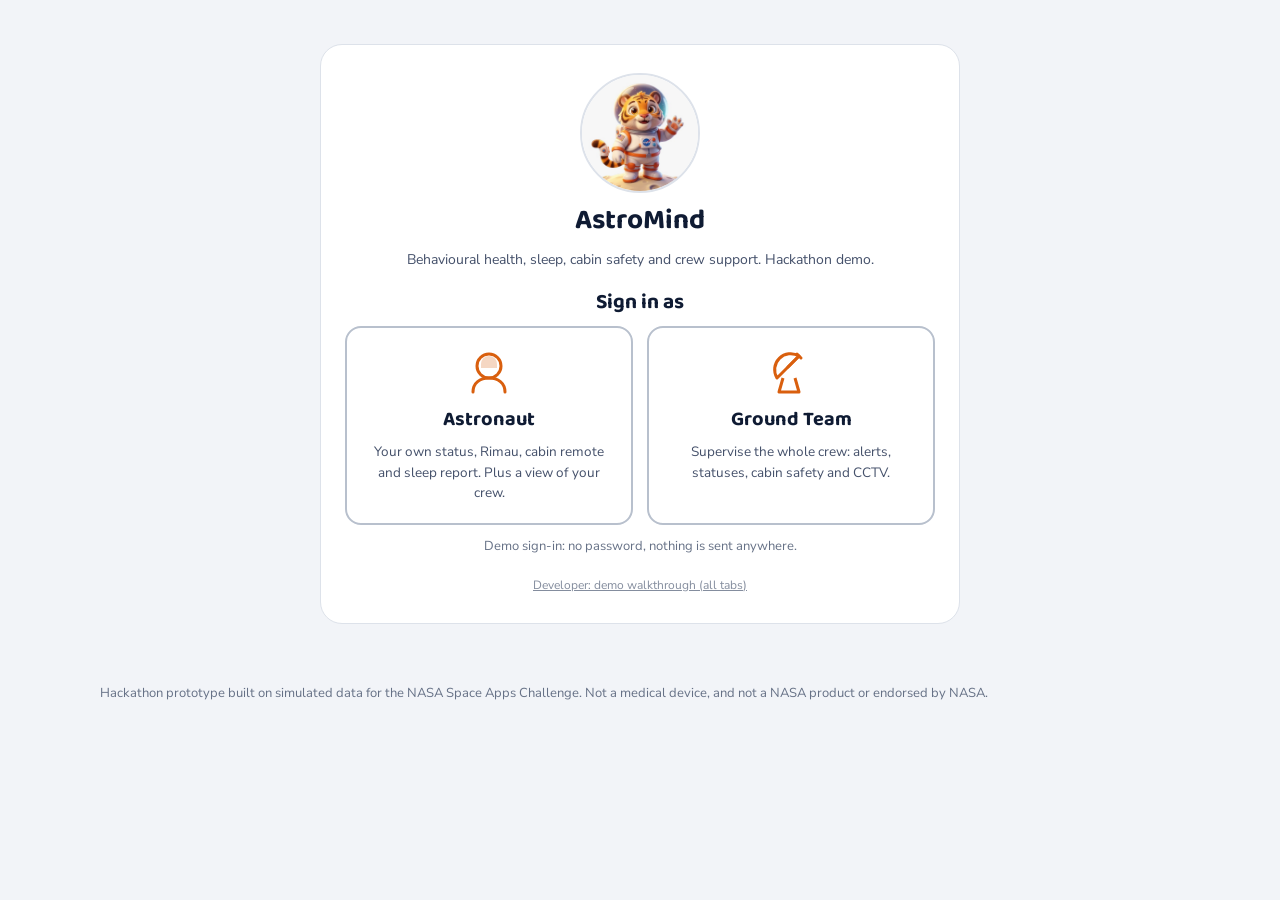
==== commit cdab3a8d: "Rename the project to AstroMind Co-Authored-By: Claude Opus 5.5 <noreply@anthropic.com>" ====
--- a/site/index.html
+++ b/site/index.html
@@ -3,7 +3,7 @@
 <head>
 <meta charset="utf-8">
 <meta name="viewport" content="width=device-width, initial-scale=1">
-<title>Astronaut Health Monitoring System</title>
+<title>AstroMind: Astronaut Health Monitoring</title>
 <meta name="description" content="Hackathon prototype: astronaut behavioural health, sleep, cabin safety and crew support, with Rimau the AI wellbeing companion.">
 <link rel="icon" href="assets/rimau-still.png">
 <link rel="preconnect" href="https://fonts.googleapis.com">
@@ -23,7 +23,7 @@
 <header style="display:flex;flex-direction:column;gap:12px">
   <div class="top">
     <img class="mascot" src="assets/mascot.jpg" alt="" width="56" height="56">
-    <div style="flex:1"><h1>Astronaut Health Monitoring System</h1><p class="sub">Behavioural health, sleep, cabin safety and crew support. Hackathon demo.</p></div>
+    <div style="flex:1"><h1>AstroMind</h1><p class="sub">Astronaut health monitoring: behavioural health, sleep, cabin safety and crew support. Hackathon demo.</p></div>
     <div class="session"><span id="who-am-i" class="small"></span><button class="btn" data-act="logout">Switch role / Log out</button></div>
   </div>
   <div class="simbar" role="note"><span>DEMO</span><span>Crew, cabin and radiation data: simulated</span><span>Alert delivery: simulated</span><span>CCTV: mock</span><span>Vitals: simulated live feed</span><span>AI: onboard model (Gemini in this demo)</span></div>
